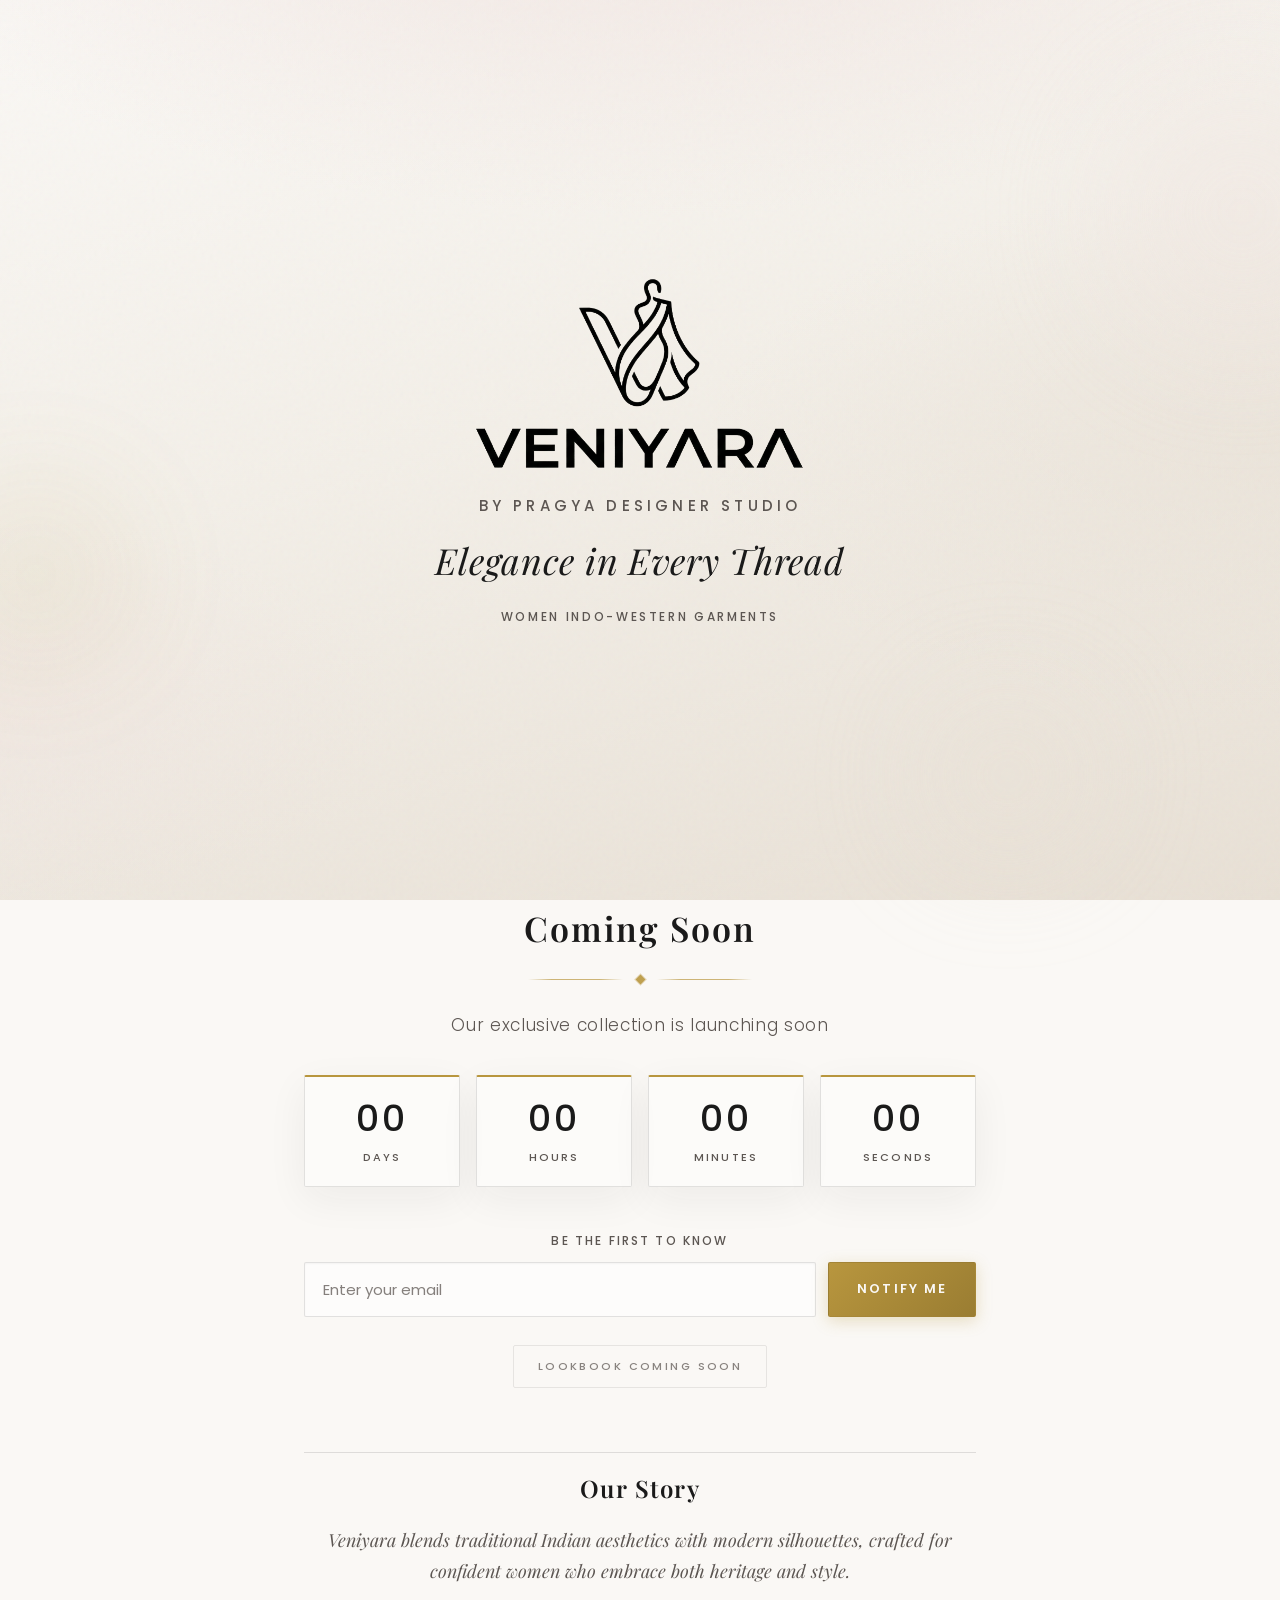
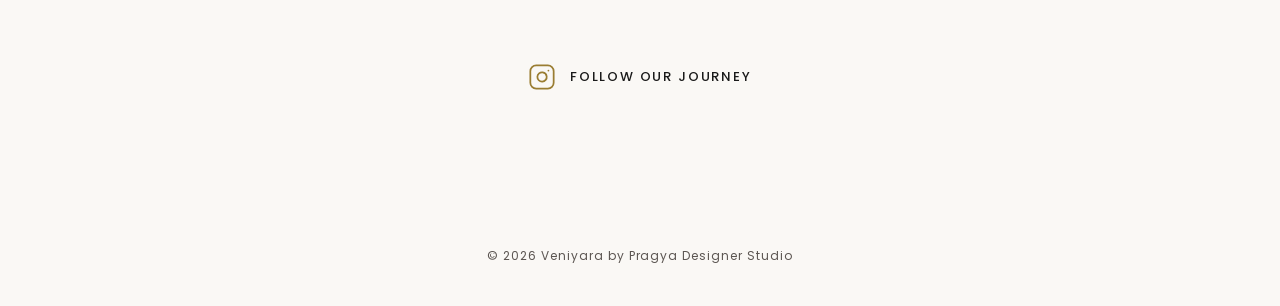
==== index.html @ ed0e4339 "Added launch soon page" ====
<!DOCTYPE html>
<html lang="en">
  <head>
    <meta charset="UTF-8" />
    <meta name="viewport" content="width=device-width, initial-scale=1.0" />
    <title>Veniyara — Coming Soon</title>
    <meta
      name="description"
      content="Veniyara by Pragya Designer Studio — Women Indo-Western garments. Elegance in every thread."
    />
    <link rel="preconnect" href="https://fonts.googleapis.com" />
    <link rel="preconnect" href="https://fonts.gstatic.com" crossorigin />
    <link
      href="https://fonts.googleapis.com/css2?family=Playfair+Display:ital,wght@0,400;0,600;0,700;1,400&family=Poppins:wght@300;400;500;600&display=swap"
      rel="stylesheet"
    />
    <link rel="stylesheet" href="styles.css" />
  </head>
  <body>
    <div class="page">
      <div class="page__bg" aria-hidden="true"></div>
      <div class="float-decor float-decor--1" aria-hidden="true"></div>
      <div class="float-decor float-decor--2" aria-hidden="true"></div>
      <div class="float-decor float-decor--3" aria-hidden="true"></div>

      <header class="hero" id="hero">
        <div class="hero__inner">
          <h1 class="hero__title animate animate--fade-up" style="--delay: 0.05s">
            <img
              class="hero__logo"
              src="logo.png"
              width="320"
              alt="Veniyara Logo - Stylized V with a draped female figure and modern geometric typography."
            />
          </h1>
          <p class="hero__subtitle animate animate--fade-up" style="--delay: 0.2s">
            By Pragya Designer Studio
          </p>
          <p class="hero__tagline animate animate--fade-up" style="--delay: 0.35s">
            Elegance in Every Thread
          </p>
          <p class="hero__category animate animate--fade-up" style="--delay: 0.5s">
            Women Indo-Western Garments
          </p>
        </div>
      </header>

      <main class="main">
        <section class="section section--soon" aria-labelledby="soon-heading">
          <h2 id="soon-heading" class="section__heading animate animate--fade-in" style="--delay: 0.1s">
            Coming Soon
          </h2>
          <div class="ornament" aria-hidden="true">
            <span class="ornament__line"></span>
            <span class="ornament__gem"></span>
            <span class="ornament__line"></span>
          </div>
          <p class="section__lead animate animate--fade-in" style="--delay: 0.2s">
            Our exclusive collection is launching soon
          </p>

          <!-- Launch moment: ISO 8601 (timezone-aware), e.g. 2026-07-01T10:00:00+05:30 -->
          <div
            class="countdown"
            id="launch-countdown"
            data-launch="2026-04-10T10:00:00+05:30"
            role="group"
            aria-labelledby="soon-heading"
          >
            <p class="visually-hidden" id="countdown-live" aria-live="polite" aria-atomic="true"></p>
            <div class="countdown__grid">
              <div class="countdown__cell animate animate--slide-up" style="--delay: 0.15s">
                <span class="countdown__value" id="countdown-days">00</span>
                <span class="countdown__label">Days</span>
              </div>
              <div class="countdown__cell animate animate--slide-up" style="--delay: 0.25s">
                <span class="countdown__value" id="countdown-hours">00</span>
                <span class="countdown__label">Hours</span>
              </div>
              <div class="countdown__cell animate animate--slide-up" style="--delay: 0.35s">
                <span class="countdown__value" id="countdown-minutes">00</span>
                <span class="countdown__label">Minutes</span>
              </div>
              <div class="countdown__cell animate animate--slide-up" style="--delay: 0.45s">
                <span class="countdown__value" id="countdown-seconds">00</span>
                <span class="countdown__label">Seconds</span>
              </div>
            </div>
          </div>

          <form class="notify" action="#" method="get">
            <label class="notify__label" for="email">Be the first to know</label>
            <div class="notify__row">
              <input
                class="notify__input"
                id="email"
                name="email"
                type="email"
                placeholder="Enter your email"
                autocomplete="email"
                inputmode="email"
              />
              <button class="notify__btn" type="submit">Notify Me</button>
            </div>
          </form>

          <button class="lookbook-btn" type="button" disabled>
            Lookbook Coming Soon
          </button>
        </section>

        <section class="section section--story" aria-labelledby="story-heading">
          <h2 id="story-heading" class="section__heading section__heading--small">
            Our Story
          </h2>
          <p class="story__text">
            Veniyara blends traditional Indian aesthetics with modern silhouettes,
            crafted for confident women who embrace both heritage and style.
          </p>
        </section>

        <section class="section section--social" aria-labelledby="social-heading">
          <h2 id="social-heading" class="visually-hidden">Social</h2>
          <a class="social-link" href="https://www.instagram.com/" rel="noopener noreferrer">
            <span class="social-link__icon" aria-hidden="true">
              <svg
                xmlns="http://www.w3.org/2000/svg"
                viewBox="0 0 24 24"
                fill="none"
                stroke="currentColor"
                stroke-width="1.5"
                stroke-linecap="round"
                stroke-linejoin="round"
                width="28"
                height="28"
              >
                <rect x="2" y="2" width="20" height="20" rx="5" ry="5" />
                <path d="M16 11.37A4 4 0 1 1 12.63 8 4 4 0 0 1 16 11.37z" />
                <line x1="17.5" y1="6.5" x2="17.51" y2="6.5" />
              </svg>
            </span>
            <span class="social-link__text">Follow our journey</span>
          </a>
        </section>
      </main>

      <footer class="footer">
        <p>© 2026 Veniyara by Pragya Designer Studio</p>
      </footer>
    </div>
    <script>
      (function () {
        var root = document.getElementById("launch-countdown");
        if (!root) return;

        var raw = root.getAttribute("data-launch");
        if (!raw) return;

        var target = new Date(raw).getTime();
        if (Number.isNaN(target)) return;

        var els = {
          d: document.getElementById("countdown-days"),
          h: document.getElementById("countdown-hours"),
          m: document.getElementById("countdown-minutes"),
          s: document.getElementById("countdown-seconds"),
        };

        var live = document.getElementById("countdown-live");
        var lastLiveMinute = -1;
        var timer;
        var expired = false;

        function pad2(n) {
          return String(n).padStart(2, "0");
        }

        function formatDays(d) {
          return d > 99 ? String(d) : pad2(d);
        }

        function tick() {
          var now = Date.now();
          var diff = target - now;

          if (diff <= 0) {
            expired = true;
            if (els.d) els.d.textContent = "00";
            if (els.h) els.h.textContent = "00";
            if (els.m) els.m.textContent = "00";
            if (els.s) els.s.textContent = "00";
            if (live) live.textContent = "Launch time has arrived.";
            if (timer) clearInterval(timer);
            return;
          }

          var totalSec = Math.floor(diff / 1000);
          var d = Math.floor(totalSec / 86400);
          totalSec %= 86400;
          var h = Math.floor(totalSec / 3600);
          totalSec %= 3600;
          var m = Math.floor(totalSec / 60);
          var s = totalSec % 60;

          if (els.d) els.d.textContent = formatDays(d);
          if (els.h) els.h.textContent = pad2(h);
          if (els.m) els.m.textContent = pad2(m);
          if (els.s) els.s.textContent = pad2(s);

          if (live) {
            var minuteKey = d * 1440 + h * 60 + m;
            if (minuteKey !== lastLiveMinute) {
              lastLiveMinute = minuteKey;
              live.textContent =
                "Time until launch: " +
                d +
                " days, " +
                h +
                " hours, " +
                m +
                " minutes.";
            }
          }
        }

        tick();
        if (!expired) timer = setInterval(tick, 1000);
      })();
    </script>
  </body>
</html>
---- styles.css ----
/* Veniyara — Coming Soon (HTML + CSS only) */

:root {
  --color-ivory: #faf8f5;
  --color-cream: #f3efe8;
  --color-beige: #e8e0d5;
  --color-blush: #f0e4e0;
  --color-text: #1a1a1a;
  --color-text-muted: #5c5652;
  --color-gold: #b8963e;
  --color-gold-dark: #9a7d32;
  --color-gold-soft: rgba(184, 150, 62, 0.22);
  --color-border: rgba(26, 26, 26, 0.12);
  --shadow-soft: 0 12px 40px rgba(26, 26, 26, 0.06);
  --shadow-hover: 0 16px 48px rgba(26, 26, 26, 0.1);
  --font-display: "Playfair Display", Georgia, serif;
  --font-body: "Poppins", system-ui, sans-serif;
  --radius: 2px;
  --transition: 0.35s cubic-bezier(0.25, 0.46, 0.45, 0.94);
  --content-max: 42rem;
}

*,
*::before,
*::after {
  box-sizing: border-box;
}

html {
  scroll-behavior: smooth;
}

body {
  margin: 0;
  font-family: var(--font-body);
  font-weight: 400;
  font-size: 1rem;
  line-height: 1.65;
  color: var(--color-text);
  background-color: var(--color-ivory);
  -webkit-font-smoothing: antialiased;
}

.visually-hidden {
  position: absolute;
  width: 1px;
  height: 1px;
  padding: 0;
  margin: -1px;
  overflow: hidden;
  clip: rect(0, 0, 0, 0);
  white-space: nowrap;
  border: 0;
}

/* Page shell + textured gradient background */
.page {
  position: relative;
  min-height: 100vh;
  overflow-x: hidden;
}

.page__bg {
  position: fixed;
  inset: 0;
  z-index: 0;
  pointer-events: none;
  background:
    radial-gradient(ellipse 120% 80% at 50% -20%, var(--color-blush), transparent 55%),
    radial-gradient(ellipse 90% 60% at 100% 50%, rgba(232, 224, 213, 0.55), transparent 50%),
    radial-gradient(ellipse 70% 50% at 0% 80%, rgba(240, 228, 224, 0.45), transparent 45%),
    linear-gradient(165deg, var(--color-ivory) 0%, var(--color-cream) 45%, var(--color-beige) 100%);
}

.page__bg::after {
  content: "";
  position: absolute;
  inset: 0;
  opacity: 0.035;
  background-image: url("data:image/svg+xml,%3Csvg viewBox='0 0 256 256' xmlns='http://www.w3.org/2000/svg'%3E%3Cfilter id='n'%3E%3CfeTurbulence type='fractalNoise' baseFrequency='0.85' numOctaves='4' stitchTiles='stitch'/%3E%3C/filter%3E%3Crect width='100%25' height='100%25' filter='url(%23n)'/%3E%3C/svg%3E");
}

/* Floating decorative elements */
.float-decor {
  position: fixed;
  border-radius: 50%;
  pointer-events: none;
  z-index: 0;
  filter: blur(60px);
  opacity: 0.35;
  animation: float 18s ease-in-out infinite;
}

.float-decor--1 {
  width: min(45vw, 280px);
  height: min(45vw, 280px);
  top: 8%;
  right: -8%;
  background: var(--color-blush);
  animation-delay: 0s;
}

.float-decor--2 {
  width: min(35vw, 200px);
  height: min(35vw, 200px);
  bottom: 25%;
  left: -5%;
  background: var(--color-gold-soft);
  animation-delay: -6s;
  animation-duration: 22s;
}

.float-decor--3 {
  width: min(28vw, 160px);
  height: min(28vw, 160px);
  bottom: 5%;
  right: 15%;
  background: var(--color-beige);
  animation-delay: -12s;
  animation-duration: 20s;
}

@keyframes float {
  0%,
  100% {
    transform: translate(0, 0) scale(1);
  }
  33% {
    transform: translate(-12px, 18px) scale(1.03);
  }
  66% {
    transform: translate(10px, -14px) scale(0.97);
  }
}

/* Hero — full viewport */
.hero {
  position: relative;
  z-index: 1;
  min-height: 100vh;
  min-height: 100dvh;
  display: flex;
  align-items: center;
  justify-content: center;
  padding: clamp(2rem, 6vw, 4rem) 1.5rem;
}

.hero__inner {
  text-align: center;
  max-width: var(--content-max);
}

.hero__title {
  margin: 0 0 1.25rem;
  line-height: 0;
}

.hero__logo {
  display: block;
  margin: 0 auto;
  width: min(72vw, 280px);
  height: auto;
  max-width: 100%;
}

.hero__subtitle {
  margin: 0 0 0.75rem;
  font-family: var(--font-body);
  font-size: clamp(0.8125rem, 2vw, 0.9375rem);
  font-weight: 500;
  letter-spacing: 0.28em;
  text-transform: uppercase;
  color: var(--color-text-muted);
}

.hero__tagline {
  margin: 0 0 1rem;
  font-family: var(--font-display);
  font-size: clamp(1.5rem, 4.5vw, 2.25rem);
  font-weight: 400;
  font-style: italic;
  letter-spacing: 0.02em;
  color: var(--color-text);
}

.hero__category {
  margin: 0;
  font-size: clamp(0.6875rem, 1.8vw, 0.75rem);
  font-weight: 500;
  letter-spacing: 0.22em;
  text-transform: uppercase;
  color: var(--color-text-muted);
}

/* Main content */
.main {
  position: relative;
  z-index: 1;
  padding: 0 1.5rem clamp(3rem, 8vw, 5rem);
}

.section {
  max-width: var(--content-max);
  margin: 0 auto 3.5rem;
  text-align: center;
}

.section:last-of-type {
  margin-bottom: 2rem;
}

.section__heading {
  margin: 0 0 1.25rem;
  font-family: var(--font-display);
  font-size: clamp(1.75rem, 4vw, 2.125rem);
  font-weight: 600;
  letter-spacing: 0.06em;
}

.section__heading--small {
  font-size: clamp(1.25rem, 3vw, 1.5rem);
  font-weight: 600;
  margin-bottom: 1rem;
}

.section__lead {
  margin: 0 0 2.25rem;
  font-size: clamp(0.9375rem, 2.2vw, 1.0625rem);
  font-weight: 300;
  color: var(--color-text-muted);
  letter-spacing: 0.04em;
}

/* Ornament divider */
.ornament {
  display: flex;
  align-items: center;
  justify-content: center;
  gap: 0.85rem;
  margin: 0 auto 1.75rem;
  max-width: 14rem;
}

.ornament__line {
  flex: 1;
  height: 1px;
  min-width: 2rem;
  background: linear-gradient(
    90deg,
    transparent,
    var(--color-gold) 25%,
    var(--color-gold) 75%,
    transparent
  );
  opacity: 0.7;
}

.ornament__gem {
  flex-shrink: 0;
  width: 7px;
  height: 7px;
  background: var(--color-gold);
  transform: rotate(45deg);
  opacity: 0.9;
  box-shadow: 0 0 0 1px rgba(184, 150, 62, 0.35);
}

/* Countdown — static visual */
.countdown {
  margin-bottom: 2.75rem;
}

.countdown__grid {
  display: grid;
  grid-template-columns: repeat(2, 1fr);
  gap: 0.75rem;
}

@media (min-width: 768px) {
  .countdown__grid {
    grid-template-columns: repeat(4, 1fr);
    gap: 1rem;
  }
}

.countdown__cell {
  padding: 1.25rem 0.75rem;
  background: rgba(255, 255, 255, 0.45);
  border: 1px solid var(--color-border);
  border-radius: var(--radius);
  box-shadow: var(--shadow-soft);
  border-top: 2px solid var(--color-gold);
}

.countdown__value {
  display: block;
  font-family: var(--font-body);
  font-size: clamp(1.75rem, 5vw, 2.25rem);
  font-weight: 500;
  font-variant-numeric: tabular-nums;
  letter-spacing: 0.08em;
  color: var(--color-text);
  line-height: 1.2;
}

.countdown__label {
  display: block;
  margin-top: 0.5rem;
  font-size: 0.6875rem;
  font-weight: 500;
  letter-spacing: 0.2em;
  text-transform: uppercase;
  color: var(--color-text-muted);
}

/* Notify form */
.notify {
  margin-bottom: 1.75rem;
  text-align: left;
}

.notify__label {
  display: block;
  margin-bottom: 0.65rem;
  font-size: 0.75rem;
  font-weight: 500;
  letter-spacing: 0.18em;
  text-transform: uppercase;
  color: var(--color-text-muted);
  text-align: center;
}

.notify__row {
  display: flex;
  flex-direction: column;
  gap: 0.75rem;
}

@media (min-width: 480px) {
  .notify__row {
    flex-direction: row;
    align-items: stretch;
  }
}

.notify__input {
  flex: 1;
  min-width: 0;
  padding: 0.95rem 1.1rem;
  font-family: var(--font-body);
  font-size: 0.9375rem;
  color: var(--color-text);
  background: rgba(255, 255, 255, 0.55);
  border: 1px solid var(--color-border);
  border-radius: var(--radius);
  box-shadow: inset 0 1px 2px rgba(26, 26, 26, 0.04);
  transition: border-color var(--transition), box-shadow var(--transition), background var(--transition);
}

.notify__input::placeholder {
  color: var(--color-text-muted);
  opacity: 0.75;
}

.notify__input:hover {
  border-color: rgba(184, 150, 62, 0.35);
}

.notify__input:focus {
  outline: none;
  border-color: var(--color-gold);
  box-shadow: inset 0 1px 2px rgba(26, 26, 26, 0.04), 0 0 0 3px var(--color-gold-soft);
  background: #fff;
}

.notify__input:focus-visible {
  outline: 2px solid var(--color-gold);
  outline-offset: 2px;
}

.notify__btn {
  flex-shrink: 0;
  padding: 0.95rem 1.75rem;
  font-family: var(--font-body);
  font-size: 0.8125rem;
  font-weight: 600;
  letter-spacing: 0.16em;
  text-transform: uppercase;
  color: var(--color-ivory);
  background: linear-gradient(135deg, var(--color-gold) 0%, var(--color-gold-dark) 100%);
  border: 1px solid rgba(154, 125, 50, 0.5);
  border-radius: var(--radius);
  cursor: pointer;
  box-shadow: 0 4px 16px rgba(184, 150, 62, 0.28);
  transition: transform var(--transition), box-shadow var(--transition), filter var(--transition);
}

.notify__btn:hover {
  transform: translateY(-2px);
  box-shadow: 0 8px 28px rgba(184, 150, 62, 0.35);
  filter: brightness(1.03);
}

.notify__btn:active {
  transform: translateY(0);
}

.notify__btn:focus-visible {
  outline: 2px solid var(--color-gold-dark);
  outline-offset: 3px;
}

/* Lookbook — disabled */
.lookbook-btn {
  display: inline-flex;
  align-items: center;
  justify-content: center;
  padding: 0.75rem 1.5rem;
  font-family: var(--font-body);
  font-size: 0.6875rem;
  font-weight: 500;
  letter-spacing: 0.22em;
  text-transform: uppercase;
  color: var(--color-text-muted);
  background: transparent;
  border: 1px solid var(--color-border);
  border-radius: var(--radius);
  cursor: not-allowed;
  opacity: 0.75;
}

.lookbook-btn:disabled {
  opacity: 0.72;
}

/* Brand story */
.section--story {
  padding-top: 1rem;
  border-top: 1px solid var(--color-border);
}

.story__text {
  margin: 0;
  font-family: var(--font-display);
  font-size: clamp(1rem, 2.5vw, 1.125rem);
  font-weight: 400;
  font-style: italic;
  line-height: 1.75;
  color: var(--color-text-muted);
}

/* Social */
.section--social {
  margin-bottom: 2rem;
}

.social-link {
  display: inline-flex;
  align-items: center;
  gap: 0.85rem;
  padding: 0.65rem 1rem;
  font-size: 0.8125rem;
  font-weight: 500;
  letter-spacing: 0.14em;
  text-transform: uppercase;
  text-decoration: none;
  color: var(--color-text);
  border: 1px solid transparent;
  border-radius: var(--radius);
  transition: color var(--transition), border-color var(--transition), transform var(--transition);
}

.social-link:hover {
  color: var(--color-gold-dark);
  border-color: rgba(184, 150, 62, 0.35);
  transform: translateY(-2px);
}

.social-link:focus-visible {
  outline: 2px solid var(--color-gold);
  outline-offset: 4px;
}

.social-link__icon {
  display: flex;
  color: var(--color-gold-dark);
  transition: color var(--transition), transform var(--transition);
}

.social-link:hover .social-link__icon {
  color: var(--color-gold);
  transform: scale(1.06);
}

.social-link__icon svg {
  display: block;
}

/* Footer */
.footer {
  position: relative;
  z-index: 1;
  padding: 2rem 1.5rem 2.5rem;
  text-align: center;
}

.footer p {
  margin: 0;
  font-size: 0.75rem;
  font-weight: 400;
  letter-spacing: 0.08em;
  color: var(--color-text-muted);
}

/* Entrance animations */
@keyframes fade-in {
  from {
    opacity: 0;
  }
  to {
    opacity: 1;
  }
}

@keyframes slide-up {
  from {
    opacity: 0;
    transform: translateY(18px);
  }
  to {
    opacity: 1;
    transform: translateY(0);
  }
}

.animate {
  opacity: 0;
  animation-fill-mode: forwards;
}

.animate--fade-in {
  animation: fade-in 1s ease-out forwards;
  animation-delay: var(--delay, 0s);
}

.animate--fade-up {
  animation: slide-up 1s ease-out forwards;
  animation-delay: var(--delay, 0s);
}

.animate--slide-up {
  animation: slide-up 0.85s ease-out forwards;
  animation-delay: var(--delay, 0s);
}

@media (prefers-reduced-motion: reduce) {
  html {
    scroll-behavior: auto;
  }

  .animate {
    opacity: 1;
    animation: none;
  }

  .float-decor {
    animation: none;
  }

  .notify__btn:hover,
  .social-link:hover {
    transform: none;
  }
}

@media (min-width: 768px) {
  .hero__logo {
    width: min(52vw, 340px);
  }

  .section {
    margin-bottom: 4rem;
  }
}
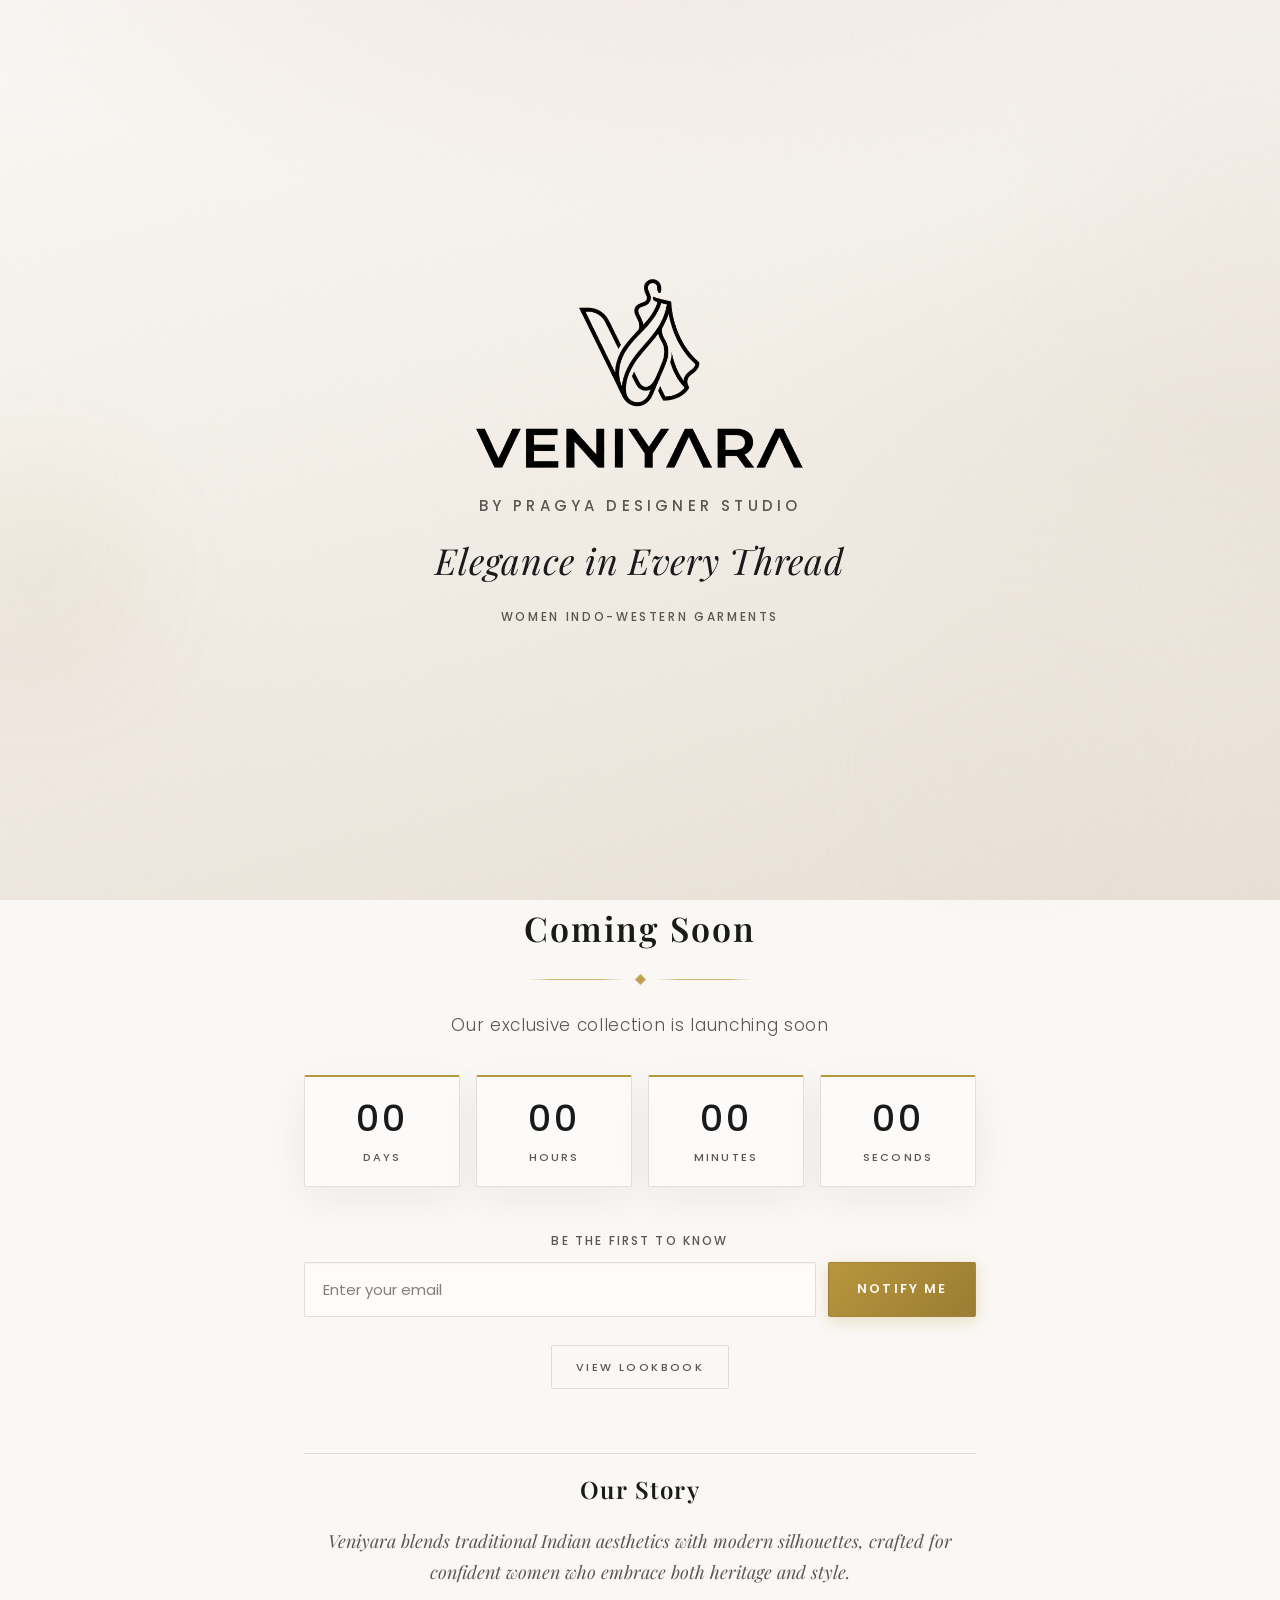
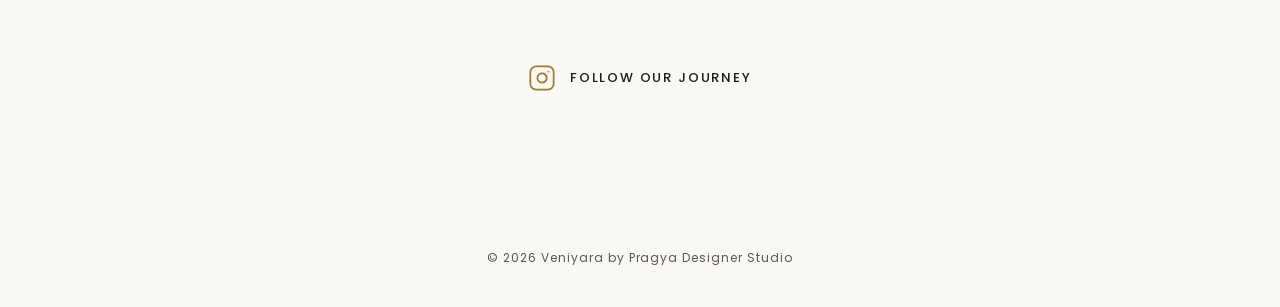
==== commit 30de1ccc: "added images" ====
--- a/index.html
+++ b/index.html
@@ -104,9 +104,7 @@
             </div>
           </form>
 
-          <button class="lookbook-btn" type="button" disabled>
-            Lookbook Coming Soon
-          </button>
+          <a class="lookbook-btn" href="images/">View lookbook</a>
         </section>
 
         <section class="section section--story" aria-labelledby="story-heading">
--- a/styles.css
+++ b/styles.css
@@ -410,7 +410,7 @@
   outline-offset: 3px;
 }
 
-/* Lookbook — disabled */
+/* Lookbook */
 .lookbook-btn {
   display: inline-flex;
   align-items: center;
@@ -425,12 +425,25 @@
   background: transparent;
   border: 1px solid var(--color-border);
   border-radius: var(--radius);
-  cursor: not-allowed;
-  opacity: 0.75;
-}
-
-.lookbook-btn:disabled {
-  opacity: 0.72;
+  cursor: pointer;
+  opacity: 1;
+  transition: border-color var(--transition), color var(--transition),
+    box-shadow var(--transition);
+}
+
+a.lookbook-btn {
+  text-decoration: none;
+}
+
+.lookbook-btn:hover {
+  border-color: var(--color-gold);
+  color: var(--color-text);
+  box-shadow: var(--shadow-soft);
+}
+
+.lookbook-btn:focus-visible {
+  outline: 2px solid var(--color-gold-dark);
+  outline-offset: 3px;
 }
 
 /* Brand story */
